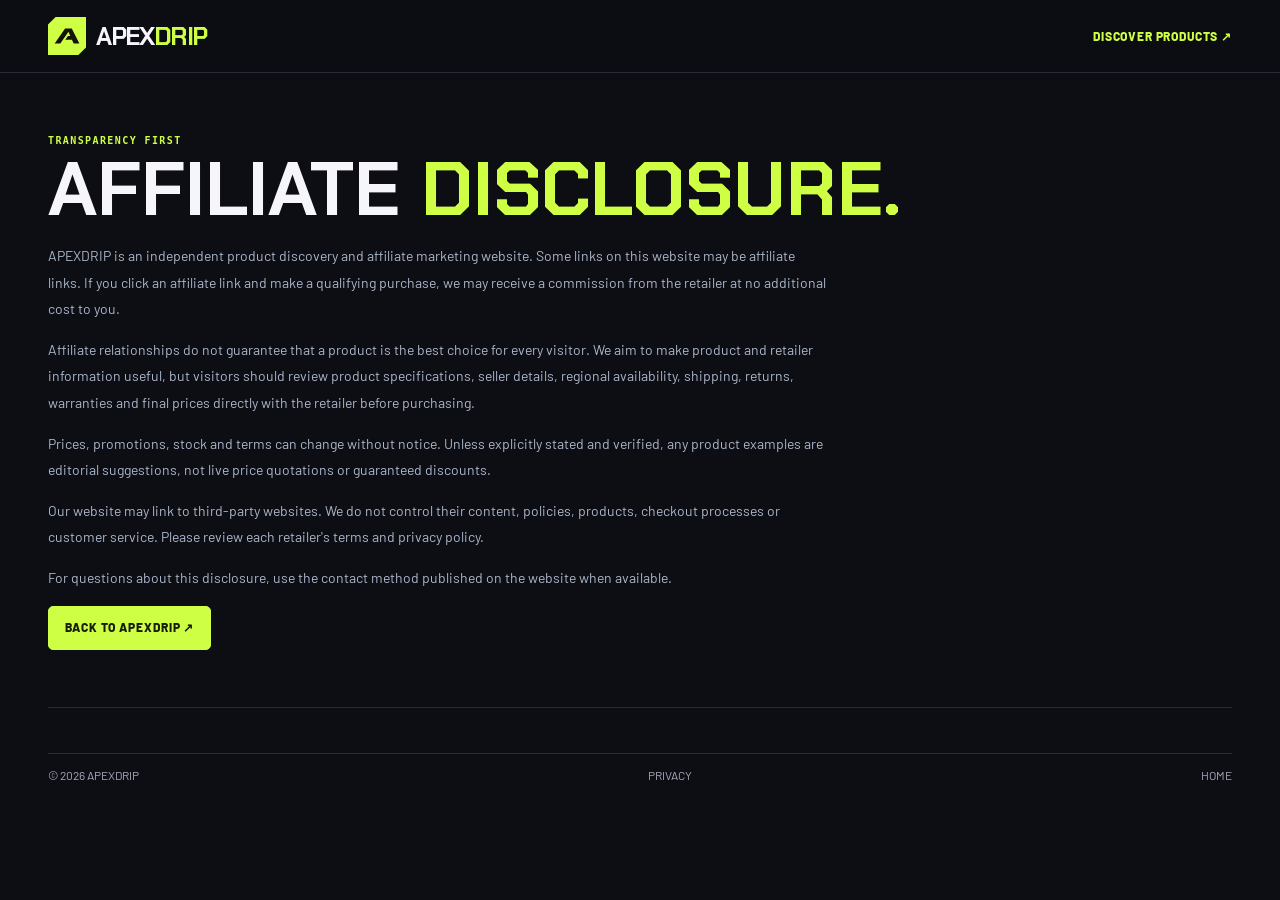
==== disclosure.html @ 3279a218 "Initial commit via Netlify [skip ci]" ====
<!DOCTYPE html>
<html lang="en"><head><meta charset="UTF-8"><meta name="viewport" content="width=device-width, initial-scale=1.0"><meta name="description" content="APEXDRIP affiliate disclosure."><meta name="theme-color" content="#080b12"><title>Affiliate Disclosure | APEXDRIP</title><link rel="stylesheet" href="styles.css"></head>
<body><header class="site-header"><div class="wrap header-inner"><a class="brand" href="index.html"><img src="assets/mark.svg" alt="" width="38" height="38"><span>APEX<span>DRIP</span></span></a><a class="text-link" href="index.html#discover">DISCOVER PRODUCTS ↗</a></div></header><main class="section"><div class="eyebrow">TRANSPARENCY FIRST</div><h1 style="font-size:clamp(42px,7vw,76px)">AFFILIATE <em>DISCLOSURE.</em></h1><div style="max-width:780px;color:#aab7ca;line-height:1.9;font-size:14px"><p>APEXDRIP is an independent product discovery and affiliate marketing website. Some links on this website may be affiliate links. If you click an affiliate link and make a qualifying purchase, we may receive a commission from the retailer at no additional cost to you.</p><p>Affiliate relationships do not guarantee that a product is the best choice for every visitor. We aim to make product and retailer information useful, but visitors should review product specifications, seller details, regional availability, shipping, returns, warranties and final prices directly with the retailer before purchasing.</p><p>Prices, promotions, stock and terms can change without notice. Unless explicitly stated and verified, any product examples are editorial suggestions, not live price quotations or guaranteed discounts.</p><p>Our website may link to third-party websites. We do not control their content, policies, products, checkout processes or customer service. Please review each retailer's terms and privacy policy.</p><p>For questions about this disclosure, use the contact method published on the website when available.</p><p><a class="btn btn-primary" href="index.html">BACK TO APEXDRIP ↗</a></p></div></main><footer class="footer wrap"><div class="footer-bottom"><span>© <span id="year"></span> APEXDRIP</span><a href="privacy.html">PRIVACY</a><a href="index.html">HOME</a></div></footer><script>document.getElementById('year').textContent=new Date().getFullYear();</script></body></html>
---- styles.css ----
@font-face{font-family:Barlow;src:url(assets/barlow-400.woff2) format('woff2');font-weight:400;font-display:swap}
@font-face{font-family:Barlow;src:url(assets/barlow-600.woff2) format('woff2');font-weight:600;font-display:swap}
@font-face{font-family:Barlow;src:url(assets/barlow-700.woff2) format('woff2');font-weight:700;font-display:swap}
@font-face{font-family:Barlow;src:url(assets/barlow-800.woff2) format('woff2');font-weight:800;font-display:swap}
@font-face{font-family:'Chakra Petch';src:url(assets/chakra-700.woff2) format('woff2');font-weight:700;font-display:swap}

:root{
  color-scheme:dark;
  --bg:#0d0d14;
  --panel:#15151f;
  --panel-raised:#1b1a27;
  --line:#2b2938;
  --text:#f6f5fa;
  --muted:#aaa8ba;
  --accent:#ceff44;
  --violet:#b9a4ff;
  --font:Barlow,sans-serif;
  --display:'Chakra Petch',sans-serif;
  --mono:ui-monospace,'Cascadia Mono',monospace;
}
*,*::before,*::after{box-sizing:border-box}
body{margin:0;background:var(--bg);color:var(--text);font:400 16px/1.5 var(--font)}
body:has(dialog[open]){overflow:hidden}
a{color:inherit;text-decoration:none}
button,input,select,textarea{font:inherit}
button{cursor:pointer}
img{display:block;max-width:100%}
[hidden],.hidden{display:none!important}
:focus-visible{outline:2px solid var(--accent);outline-offset:4px}
#main-content:focus,#collectionTitle:focus{outline:none}
h1,h2,h3,p{margin:0}
h1,h2,h3{font-family:var(--display);line-height:1.04}
em{font-style:normal;color:var(--accent)}
.wrap{width:min(100% - 96px,1280px);margin-inline:auto}
.icon-library{position:absolute;width:0;height:0;overflow:hidden}
.icon{display:inline-block;width:20px;height:20px;flex:none;fill:none;stroke:currentColor;stroke-width:1.7;stroke-linecap:round;stroke-linejoin:round;vertical-align:middle}
.skip-link{position:fixed;top:8px;left:8px;z-index:20;transform:translateY(-140%);padding:10px 16px;background:var(--accent);color:var(--bg);font-weight:700}
.skip-link:focus{transform:translateY(0)}

.announcement{background:#15151e;border-bottom:1px solid #252433;color:var(--muted);font:600 10px/1.3 var(--mono);letter-spacing:.11em}
.announcement-inner{min-height:35px;display:flex;align-items:center;justify-content:space-between;gap:12px}
.announcement-inner>span,.announcement a{display:flex;align-items:center;gap:9px}
.announcement-extra{color:#9290a4}
.announcement a{color:var(--accent);white-space:nowrap}
.announcement a:hover{text-decoration:underline;text-underline-offset:4px}
.announcement .icon{width:13px;height:13px}
.status-dot{display:inline-block;width:6px;height:6px;border-radius:50%;background:var(--accent);flex:none}
.site-header{position:sticky;top:0;z-index:5;background:#0d0d14f5;border-bottom:1px solid var(--line);backdrop-filter:blur(12px)}
.header-inner{min-height:72px;display:flex;align-items:center;justify-content:space-between;gap:28px}
.brand{display:inline-flex;align-items:center;gap:10px;font:700 25px/1 var(--display);letter-spacing:-.055em;white-space:nowrap}
.brand>span>span{color:var(--accent)}
.desktop-nav{display:flex;align-self:stretch;align-items:stretch;gap:clamp(14px,2.2vw,36px)}
.desktop-nav a{display:flex;align-items:center;position:relative;color:#cbc9d6;font-size:15px;font-weight:600;white-space:nowrap;transition:color .2s}
.desktop-nav a:hover,.desktop-nav a[aria-current]{color:var(--accent)}
.desktop-nav a[aria-current]::after{position:absolute;inset:auto 0 -1px;content:'';height:2px;background:var(--accent)}
.header-actions{display:flex;align-items:center;gap:8px}
.icon-btn{display:grid;place-items:center;width:42px;height:42px;border:1px solid var(--line);border-radius:7px;color:var(--text);background:#191923;transition:background .2s,border-color .2s,color .2s}
.icon-btn:hover{color:var(--accent);border-color:#6d8044;background:#22281a}
.menu-btn{display:none}

.hero{padding-top:25px}
.hero-frame{position:relative;isolation:isolate;min-height:452px;overflow:hidden;display:flex;align-items:center;border:1px solid #333043;border-radius:13px;background:#11101a}
.hero-photo{position:absolute;z-index:-3;right:0;inset-block:0;width:77%;height:100%;object-fit:cover;object-position:center 51%;filter:saturate(.92)}
.hero-frame::before{position:absolute;z-index:-2;inset:0;content:'';background:linear-gradient(90deg,#111019 0%,#111019 25%,#111019f3 34%,#11101945 60%,transparent 84%),linear-gradient(0deg,#100f1eab,transparent 31%,transparent 78%,#17102528)}
.hero-grid{position:absolute;z-index:-1;inset:0;opacity:.27;background-image:linear-gradient(#9283b837 1px,transparent 1px),linear-gradient(90deg,#9283b837 1px,transparent 1px);background-size:34px 34px;mask-image:linear-gradient(90deg,#101018,transparent 58%)}
.hero-content{padding:34px clamp(26px,4.2vw,66px) 39px;width:100%;animation:enter .55s ease-out both}
@keyframes enter{from{opacity:0;transform:translateY(9px)}to{opacity:1;transform:translateY(0)}}
.hero-label,.eyebrow{display:inline-flex;align-items:center;gap:8px;color:var(--accent);font:700 10px/1.3 var(--mono);letter-spacing:.14em;text-transform:uppercase}
.hero-label{padding:7px 10px;border:1px solid #52632c;border-radius:4px;background:#242c16}
.hero-label .icon,.eyebrow .icon{width:15px;height:15px}
.hero h1{font-size:clamp(60px,7.2vw,107px);line-height:.9;letter-spacing:-.062em;margin:23px 0 20px}
.hero h1 em{display:inline-block}
.hero-content p{max-width:395px;color:#c1bfce;font-size:17px;line-height:1.52}
.hero-actions{margin-top:26px;display:flex;gap:11px;flex-wrap:wrap}
.btn{display:inline-flex;align-items:center;justify-content:center;gap:9px;min-height:44px;padding:0 16px;border:1px solid transparent;border-radius:5px;font-size:12px;font-weight:800;letter-spacing:.075em;white-space:nowrap;transition:background .2s,border-color .2s,color .2s,transform .2s}
.btn:hover{transform:translateY(-2px)}
.btn .icon{width:16px;height:16px}
.btn-primary{background:var(--accent);color:#181e0d;border-color:var(--accent)}
.btn-primary:hover{background:#e0ff87;border-color:#e0ff87}
.btn-ghost{color:var(--text);background:#191823c7;border-color:#454054}
.btn-ghost:hover{background:#292737;border-color:var(--violet)}
.hero-coordinate{position:absolute;top:22px;right:25px;display:flex;align-items:center;gap:9px;color:#f3eafa;font:600 10px var(--mono);letter-spacing:.1em;text-shadow:0 1px 8px #171021}
.hero-coordinate span{width:19px;height:7px;background:repeating-linear-gradient(115deg,var(--accent) 0 2px,transparent 2px 4px)}
.hero-caption{position:absolute;right:20px;bottom:19px;display:flex;align-items:center;gap:12px;padding:11px 12px;border:1px solid #65566d;background:#14111fe8;backdrop-filter:blur(8px);border-radius:7px;transition:border-color .2s}
.hero-caption:hover{border-color:var(--accent)}
.caption-mark{display:block;width:3px;height:28px;background:var(--accent)}
.hero-caption small,.hero-caption strong{display:block}
.hero-caption small{color:var(--violet);font:600 9px var(--mono);letter-spacing:.11em;margin-bottom:3px}
.hero-caption strong{font-size:14px;font-weight:700}
.hero-caption .icon{width:17px;height:17px;margin-left:7px;color:var(--accent)}
.quick-links{display:grid;grid-template-columns:repeat(4,minmax(0,1fr));margin-top:13px;border:1px solid var(--line);background:var(--panel);border-radius:9px}
.quick-links a{display:flex;min-width:0;align-items:center;gap:12px;padding:13px clamp(10px,1.5vw,20px);transition:background .2s}
.quick-links a + a{border-left:1px solid var(--line)}
.quick-links a:hover{background:#23252a}
.quick-links a:first-child{border-radius:8px 0 0 8px}
.quick-links a:last-child{border-radius:0 8px 8px 0}
.quick-links a>.icon:first-child{color:var(--accent);width:25px;height:25px}
.quick-links strong,.quick-links small{display:block;line-height:1.25}
.quick-links strong{font-size:16px;font-weight:700}
.quick-links small{font-size:13px;color:var(--muted);margin-top:4px}
.quick-links .quick-arrow{width:14px;height:14px;color:#8b899c;margin-left:auto}
.quick-links a:hover .quick-arrow{color:var(--accent)}

.section{padding-top:53px;scroll-margin-top:75px}
.section:not(.wrap){width:min(100% - 96px,1280px);margin-inline:auto}
.section:not(.wrap) p{margin-block:1em}
.section-heading{display:flex;justify-content:space-between;align-items:end;gap:18px;margin-bottom:22px}
.section-heading h2{font-size:clamp(32px,3.6vw,52px);letter-spacing:-.055em;margin-top:8px}
.text-link{display:inline-flex;align-items:center;gap:8px;padding:7px 0;color:var(--accent);font-size:12px;font-weight:800;letter-spacing:.07em;white-space:nowrap}
.text-link .icon{width:16px;height:16px;transition:transform .2s}
.text-link:hover .icon{transform:translateX(4px)}
.chips{display:flex;flex-wrap:wrap;gap:8px;align-items:center}
#homeFilters{margin-bottom:17px}
.chip{padding:6px 13px;border:1px solid var(--line);border-radius:5px;background:#171722;color:#c5c3d0;min-height:34px;font-size:13px;font-weight:700;transition:background .2s,border-color .2s,color .2s}
.chip:hover{border-color:#839354;color:var(--accent)}
.chip[aria-pressed=true]{background:#242d17;border-color:#71873e;color:var(--accent)}
.product-grid{display:grid;grid-template-columns:repeat(4,minmax(0,1fr));gap:15px}
.product-card{min-width:0;display:flex;flex-direction:column;border:1px solid var(--line);border-radius:9px;overflow:hidden;background:var(--panel);transition:border-color .2s,transform .2s}
.product-card:hover{border-color:#6a647d;transform:translateY(-3px)}
.product-image{display:block;position:relative;appearance:none;width:100%;aspect-ratio:1.64;overflow:hidden;border:0;background:#22202f;padding:0;text-align:left}
.product-image:focus-visible{outline-offset:-3px}
.product-image img{width:100%;height:100%;object-fit:cover;transition:transform .35s}
.product-card:hover .product-image img{transform:scale(1.035)}
.product-image::after{position:absolute;inset:0;content:'';background:linear-gradient(180deg,#120f1b49,transparent 31%);pointer-events:none}
.product-badge{position:absolute;z-index:1;top:12px;left:12px;padding:5px 7px;border:1px solid #434354;border-radius:4px;background:#171723ed;color:#eeebf9;font:700 9px var(--mono);letter-spacing:.055em;text-transform:uppercase}
.badge-featured{color:var(--accent);border-color:#586435;background:#242b19f5}
.badge-deal{color:var(--violet);border-color:#66558e;background:#2a1e42f5}
.product-info{display:flex;flex:1;flex-direction:column;padding:15px}
.product-brand{color:var(--violet);font:700 10px/1.4 var(--mono);letter-spacing:.065em;text-transform:uppercase}
.product-name{font-size:19px;line-height:1.14;margin:7px 0 6px;overflow-wrap:anywhere}
.product-desc{font-size:14px;color:var(--muted);line-height:1.38;margin-bottom:15px}
.price-row{display:flex;align-items:center;gap:9px;flex-wrap:wrap;margin-top:auto;padding-bottom:12px;font-weight:700}
.price{color:var(--accent)}
.price-check{font-size:11px;letter-spacing:.09em;text-transform:uppercase}
.old-price{color:var(--muted);font-size:13px;text-decoration:line-through}
.product-bottom{display:flex;align-items:center;justify-content:space-between;gap:8px;border-top:1px solid var(--line);padding-top:9px}
.view-product,.buy-link{display:inline-flex;align-items:center;gap:4px;padding:5px 0;border:0;background:none;white-space:nowrap;font:800 11px var(--font);letter-spacing:.05em;color:#d7d5e0}
.buy-link{color:var(--accent);margin-left:auto}
.view-product:hover,.buy-link:hover{text-decoration:underline;text-underline-offset:3px}
.product-bottom .icon{width:13px;height:13px}
.empty-state{text-align:center;border:1px dashed #454157;background:var(--panel);color:var(--muted);padding:33px 22px;border-radius:9px}
.empty-state>.icon{color:var(--violet);width:26px;height:26px}
.empty-state h3{color:var(--text);font-size:24px;margin:9px 0}
.empty-state .btn{margin-top:15px}

.deal-feature{display:grid;grid-template-columns:.85fr 1fr;gap:40px;align-items:center;padding:32px clamp(20px,4vw,54px);background:radial-gradient(ellipse at top left,#322045,transparent 62%),#171521;border:1px solid #423653;border-radius:11px}
.deal-copy .eyebrow{color:var(--violet)}
.deal-copy h3{font-size:clamp(33px,4.6vw,62px);letter-spacing:-.05em;margin:10px 0}
.deal-copy p{color:var(--muted);margin:10px 0 19px;max-width:355px}
.deal-list{display:grid;gap:8px}
.deal-row{display:grid;grid-template-columns:51px 1fr auto;align-items:center;gap:12px;text-align:left;width:100%;padding:11px;border:1px solid #3a3348;border-radius:7px;background:#191725;color:var(--text);transition:border-color .2s}
.deal-row:hover{border-color:var(--violet)}
.deal-row img{width:51px;height:47px;object-fit:cover;border-radius:4px;background:#252132}
.deal-row strong,.deal-row small{display:block}
.deal-row small{color:var(--violet);font-size:12px}
.deal-row .icon{color:var(--accent)}
.department-grid{display:grid;grid-template-columns:repeat(3,minmax(0,1fr));gap:12px}
.department-card{position:relative;padding:20px;min-height:124px;display:flex;flex-direction:column;align-items:start;gap:6px;border:1px solid var(--line);border-radius:8px;background:linear-gradient(135deg,#1d1c2c,var(--panel) 68%);transition:border-color .2s}
.department-card:hover{border-color:#798948}
.department-card>.icon:first-child{color:var(--accent);width:24px;height:24px;margin-bottom:7px}
.department-card h3{font-size:23px}
.department-card p{font-size:14px;color:var(--muted)}
.department-arrow{position:absolute;top:20px;right:17px;color:var(--violet)}

.collection-hero{padding-top:25px}
.collection-banner{min-height:268px;display:flex;align-items:center;position:relative;isolation:isolate;overflow:hidden;border:1px solid #3b324b;border-radius:12px;background:radial-gradient(ellipse at 80% bottom,#33214a,transparent 75%),#171521}
.collection-banner::after{position:absolute;z-index:-1;inset:0;content:'';background:linear-gradient(90deg,#15131f 21%,#15131fdc 41%,#15131f2e 78%),repeating-linear-gradient(90deg,#8574a012 0 1px,transparent 1px 34px)}
.collection-image{position:absolute;z-index:-2;right:0;width:63%;height:100%;object-fit:cover}
.collection-copy{padding:26px clamp(21px,4vw,57px) 35px}
.breadcrumb{display:flex;align-items:center;gap:9px;font-size:13px;color:var(--muted);margin-bottom:18px}
.breadcrumb a:hover{color:var(--accent)}
.collection-copy h1{font-size:clamp(44px,6.5vw,86px);letter-spacing:-.06em;margin:8px 0 12px}
.collection-copy p{max-width:410px;color:#cfccdb;font-size:18px}
.collection-section{padding-top:36px}
.catalog-tools{display:flex;flex-wrap:wrap;justify-content:space-between;align-items:center;gap:12px;padding:11px;border:1px solid var(--line);border-radius:8px;background:var(--panel)}
.catalog-controls{display:flex;flex-wrap:wrap;gap:7px}
.search-box,.select-wrap{display:flex;align-items:center;gap:7px;min-height:38px;padding:0 9px;border:1px solid #3a384a;border-radius:5px;background:#100f18;color:var(--muted)}
.search-box:focus-within,.select-wrap:focus-within{outline:2px solid var(--accent);outline-offset:1px}
.search-box .icon{width:16px;height:16px}
.search-box input,.select-wrap select{min-width:0;border:0;outline:0;color:var(--text);background:transparent;font-size:14px}
.search-box input{width:170px;min-height:34px}
.search-box input::placeholder{color:var(--muted)}
.select-wrap{font-size:12px}
.select-wrap select{width:94px;min-height:34px}
.select-wrap select option{background:var(--panel);color:var(--text)}
.results-count{margin:13px 0;color:var(--muted);font-size:13px}
.brand-directory{display:grid;grid-template-columns:repeat(4,minmax(0,1fr));gap:11px}
.brand-tile{position:relative;display:flex;flex-direction:column;gap:6px;min-height:110px;padding:16px 36px 16px 16px;border-radius:7px;border:1px solid var(--line);background:var(--panel);transition:border-color .2s}
.brand-tile:hover{border-color:var(--violet)}
.brand-tile-name{font:700 17px var(--display)}
.brand-tile-tag,.brand-note{color:var(--muted);font-size:14px}
.brand-tile-region{color:var(--violet);font:600 9px var(--mono);letter-spacing:.06em;text-transform:uppercase;margin-top:auto}
.brand-tile .icon{position:absolute;top:15px;right:13px;color:var(--accent);width:16px;height:16px}
.brand-note{margin-top:13px}

.footer{margin-top:57px;border-top:1px solid var(--line);padding:25px 0 20px}
.footer-main,.footer-bottom{display:flex;justify-content:space-between;align-items:center;gap:16px;flex-wrap:wrap}
.footer-main p{margin-top:8px;color:var(--muted);font-size:14px}
.footer-links{display:flex;gap:8px 18px;flex-wrap:wrap;color:#d0cedd;font-size:14px}
.footer a:hover{color:var(--accent)}
.footer-bottom{color:var(--muted);border-top:1px solid var(--line);margin-top:20px;padding-top:12px;font-size:12px}

dialog{position:fixed;border:1px solid #4d425d;border-radius:11px;background:#191723;color:var(--text);max-width:calc(100% - 26px);max-height:calc(100dvh - 26px);padding:0;box-shadow:0 24px 90px #0b0818ad;overscroll-behavior:contain}
dialog::backdrop{background:#0c0b15bf;backdrop-filter:blur(5px)}
.dialog-close{position:absolute;top:12px;right:12px;z-index:1}
.search-overlay{width:570px;padding:30px}
.search-overlay h2{font-size:clamp(30px,4vw,44px);letter-spacing:-.05em;margin:10px 0 18px;padding-right:15px}
.dialog-search-form{display:flex;gap:8px}
.dialog-search-form .search-box{flex:1;min-width:0}
.dialog-search-form input{width:100%}
.product-modal{width:800px}
#modalContent{display:grid;grid-template-columns:1fr 1fr}
.modal-image{margin:0;min-height:300px;display:flex;flex-direction:column;background:#22202f}
.modal-image img{width:100%;height:100%;min-height:0;object-fit:cover}
.modal-image figcaption{padding:8px 12px;color:var(--muted);font-size:12px}
.modal-copy{padding:38px 23px 25px}
.modal-copy h2{font-size:32px;margin:10px 0}
.modal-copy p{color:var(--muted);margin-bottom:12px}
.modal-copy .disclosure{font-size:12px;margin:12px 0 15px}

.admin-panel{position:fixed;inset:0;z-index:9;background:var(--bg);overflow:auto}
.admin-shell{min-height:100vh;display:grid;grid-template-columns:220px minmax(0,1fr)}
.admin-sidebar{background:var(--panel);border-right:1px solid var(--line);padding:21px 13px;display:flex;flex-direction:column}
.admin-label{font:600 10px var(--mono);color:var(--muted);letter-spacing:.12em;margin:32px 0 8px}
.admin-tab,.back-site,.small-btn{padding:9px 12px;background:var(--panel-raised);color:var(--text);border:1px solid var(--line);border-radius:5px;font-size:13px;text-align:left;cursor:pointer}
.admin-tab{margin-bottom:5px}
.admin-tab.active,.admin-tab:hover,.small-btn:hover{color:var(--accent);border-color:#6d8044}
.admin-sidebar-bottom{margin-top:auto;padding-top:15px}
.admin-main{padding:30px 4%;width:100%;min-width:0}
.admin-top{display:flex;justify-content:space-between;align-items:center;gap:12px;flex-wrap:wrap;border-bottom:1px solid var(--line);padding-bottom:19px;margin-bottom:20px}
.admin-top h2{margin-top:7px;font-size:28px}
.stats-grid{display:grid;grid-template-columns:repeat(3,minmax(0,1fr));gap:10px;margin-bottom:15px}
.stat-card,.admin-card,.notice{padding:15px;border:1px solid var(--line);border-radius:7px;background:var(--panel);margin-bottom:12px}
.admin-card{overflow:auto}
.admin-card h3{margin-bottom:12px}
.stat-card small,.notice{color:var(--muted)}
.stat-card strong{display:block;color:var(--accent);font:700 28px var(--display)}
.admin-table{width:100%;min-width:565px;border-collapse:collapse;font-size:13px}
.admin-table th,.admin-table td{padding:10px;text-align:left;border-bottom:1px solid var(--line)}
.admin-thumb{width:42px;height:34px;object-fit:cover}
.table-actions,.form-actions{display:flex;gap:8px;flex-wrap:wrap}
.form-actions{align-items:center;margin-top:14px}
.small-btn.danger{color:#ffadbf}
.form-grid{display:grid;grid-template-columns:repeat(2,minmax(0,1fr));gap:12px}
.field{display:flex;flex-direction:column;gap:5px}
.field.full{grid-column:1/-1}
.field,.feature-field{font-size:13px;font-weight:700;color:var(--muted)}
.field input,.field textarea,.field select{width:100%;padding:8px;background:#11101a;border:1px solid var(--line);border-radius:4px;color:var(--text)}

@media(max-width:1040px){
  .wrap,.section:not(.wrap){width:calc(100% - 56px)}
  .header-inner{gap:17px}
  .brand{font-size:22px}
  .desktop-nav{gap:18px}
  .desktop-nav a{font-size:14px}
  .product-grid{grid-template-columns:repeat(3,minmax(0,1fr))}
}
@media(max-width:860px){
  .header-inner{min-height:62px}
  .menu-btn{display:grid}
  .header-inner .desktop-nav{display:none;position:absolute;left:0;right:0;top:100%;padding:10px 28px;background:#15151f;border-bottom:1px solid var(--line);box-shadow:0 20px 30px #0c0b1485}
  .header-inner .desktop-nav.open{display:grid;gap:0;max-height:calc(100dvh - 62px);overflow:auto}
  .header-inner .desktop-nav a{min-height:43px;padding-left:12px}
  .desktop-nav a[aria-current]::after{inset:12px auto 12px 0;width:2px;height:auto}
  .quick-links a{gap:8px}
  .quick-links .quick-arrow{display:none}
  .brand-directory{grid-template-columns:repeat(3,minmax(0,1fr))}
}
@media(max-width:680px){
  .wrap,.section:not(.wrap){width:calc(100% - 32px)}
  .announcement-inner{min-height:31px}
  .announcement-extra{display:none}
  .hero,.collection-hero{padding-top:15px}
  .hero-frame{min-height:550px;align-items:end}
  .hero-photo{width:100%;height:66%;object-position:53% 43%;inset-block:auto;top:0}
  .hero-frame::before{background:linear-gradient(0deg,#111019 0%,#111019 30%,#111019f2 41%,#11101935 72%,transparent 95%)}
  .hero-content{padding:65px 19px 22px}
  .hero h1{font-size:clamp(51px,12vw,77px);margin:17px 0 13px}
  .hero-content p{font-size:16px;max-width:320px}
  .hero-actions{margin-top:18px;gap:7px}
  .hero-actions .btn{padding:0 10px;font-size:11px}
  .hero-coordinate{right:12px;top:12px;font-size:9px}
  .hero-caption{top:97px;bottom:auto;right:10px;gap:7px;padding:6px 7px}
  .hero-caption strong{font-size:12px}
  .hero-caption small{font-size:8px}
  .hero-caption .icon{width:14px;height:14px;margin:0}
  .caption-mark{height:19px}
  .quick-links{grid-template-columns:repeat(2,minmax(0,1fr))}
  .quick-links a{padding:10px}
  .quick-links a:nth-child(3){border-left:0}
  .quick-links a:nth-child(n+3){border-top:1px solid var(--line)}
  .quick-links strong{font-size:14px}
  .quick-links small{font-size:12px}
  .quick-links a>.icon:first-child{width:21px;height:21px}
  .section{padding-top:36px}
  .section-heading{margin-bottom:16px;flex-wrap:wrap;gap:6px 14px}
  .text-link{font-size:11px}
  .product-grid,.brand-directory,.department-grid{grid-template-columns:repeat(2,minmax(0,1fr));gap:10px}
  .product-info{padding:10px}
  .product-name{font-size:16px}
  .product-desc{font-size:13px}
  .product-badge{top:7px;left:7px;font-size:8px}
  .product-bottom .icon{display:none}
  .deal-feature{grid-template-columns:1fr;gap:20px}
  .collection-banner{min-height:235px}
  .collection-image{width:86%}
  .collection-banner::after{background:linear-gradient(90deg,#15131f 8%,#15131fe6 34%,#15131f67 100%)}
  .collection-copy p{font-size:16px}
  .catalog-controls{width:100%}
  .catalog-controls .search-box{flex:1 0 100%}
  .catalog-controls .search-box input{width:100%}
  .catalog-controls .select-wrap{flex:1;min-width:0}
  .catalog-controls select{flex:1}
  .footer{margin-top:38px}
  .admin-shell{display:block}
  .admin-sidebar{flex-direction:row;align-items:center;flex-wrap:wrap;gap:6px}
  .admin-sidebar-bottom{padding:0}
  .admin-tab{margin-bottom:0}
  .admin-label{display:none}
  .form-grid{grid-template-columns:1fr}
}
@media(max-width:450px){
  .search-overlay{padding:25px 15px 16px}
  .dialog-search-form .btn{padding-inline:11px}
  #modalContent{grid-template-columns:1fr}
  .modal-image{min-height:0}
  .modal-image img{height:185px}
  .modal-copy{padding:21px 17px}
}
@media(max-width:355px){
  .product-grid{grid-template-columns:1fr}
  .hero h1{font-size:47px}
  .hero-caption{display:none}
  .quick-links small{display:none}
}
@media(prefers-reduced-motion:reduce){
  *,*::before,*::after{animation:none!important;transition:none!important;scroll-behavior:auto!important}
}
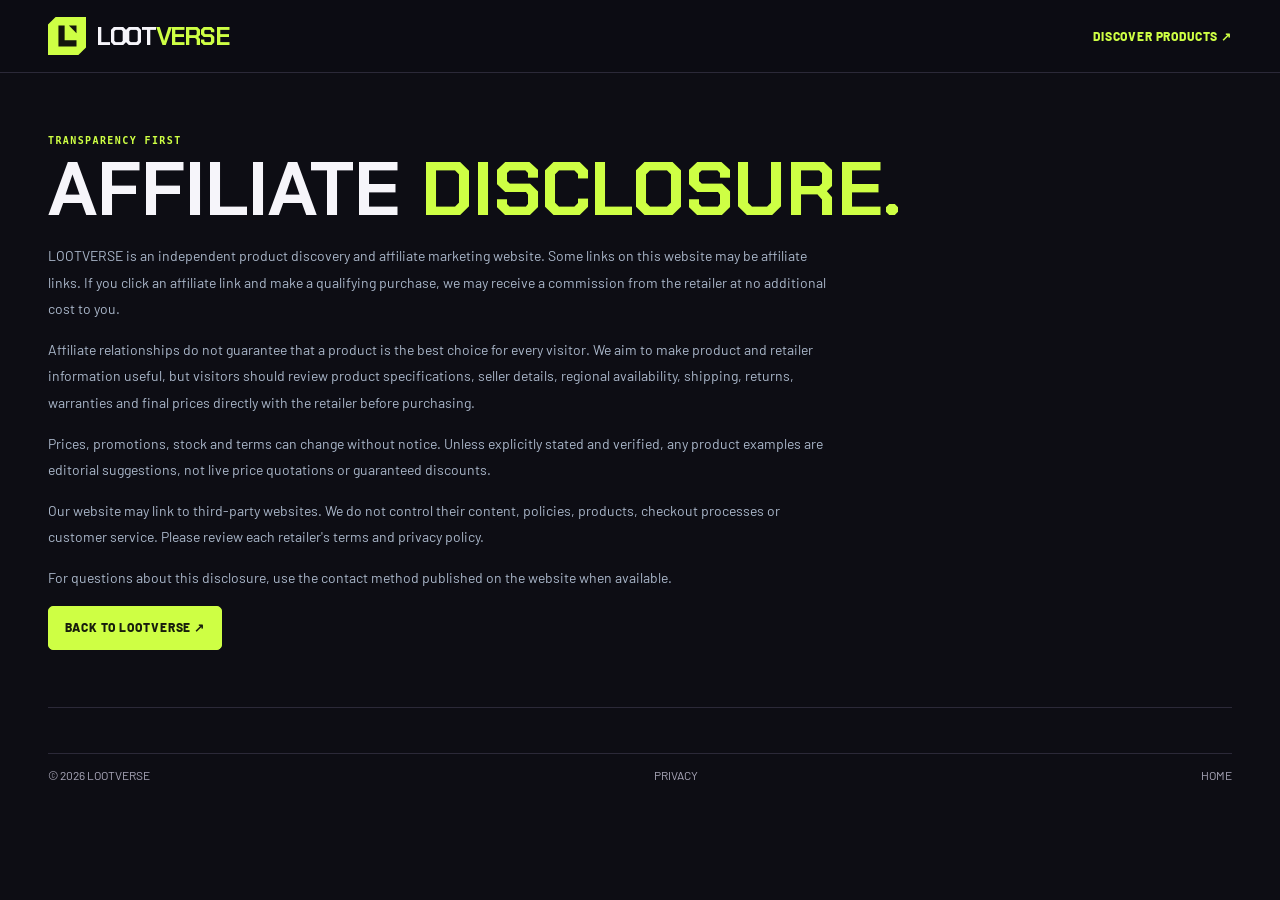
==== commit 1356d8cc: "Rebrand store as LOOTVERSE and expand catalog to 64 products with a new Software department (6b04572" ====
--- a/disclosure.html
+++ b/disclosure.html
@@ -1,3 +1,3 @@
 <!DOCTYPE html>
-<html lang="en"><head><meta charset="UTF-8"><meta name="viewport" content="width=device-width, initial-scale=1.0"><meta name="description" content="APEXDRIP affiliate disclosure."><meta name="theme-color" content="#080b12"><title>Affiliate Disclosure | APEXDRIP</title><link rel="stylesheet" href="styles.css"></head>
-<body><header class="site-header"><div class="wrap header-inner"><a class="brand" href="index.html"><img src="assets/mark.svg" alt="" width="38" height="38"><span>APEX<span>DRIP</span></span></a><a class="text-link" href="index.html#discover">DISCOVER PRODUCTS ↗</a></div></header><main class="section"><div class="eyebrow">TRANSPARENCY FIRST</div><h1 style="font-size:clamp(42px,7vw,76px)">AFFILIATE <em>DISCLOSURE.</em></h1><div style="max-width:780px;color:#aab7ca;line-height:1.9;font-size:14px"><p>APEXDRIP is an independent product discovery and affiliate marketing website. Some links on this website may be affiliate links. If you click an affiliate link and make a qualifying purchase, we may receive a commission from the retailer at no additional cost to you.</p><p>Affiliate relationships do not guarantee that a product is the best choice for every visitor. We aim to make product and retailer information useful, but visitors should review product specifications, seller details, regional availability, shipping, returns, warranties and final prices directly with the retailer before purchasing.</p><p>Prices, promotions, stock and terms can change without notice. Unless explicitly stated and verified, any product examples are editorial suggestions, not live price quotations or guaranteed discounts.</p><p>Our website may link to third-party websites. We do not control their content, policies, products, checkout processes or customer service. Please review each retailer's terms and privacy policy.</p><p>For questions about this disclosure, use the contact method published on the website when available.</p><p><a class="btn btn-primary" href="index.html">BACK TO APEXDRIP ↗</a></p></div></main><footer class="footer wrap"><div class="footer-bottom"><span>© <span id="year"></span> APEXDRIP</span><a href="privacy.html">PRIVACY</a><a href="index.html">HOME</a></div></footer><script>document.getElementById('year').textContent=new Date().getFullYear();</script></body></html>
+<html lang="en"><head><meta charset="UTF-8"><meta name="viewport" content="width=device-width, initial-scale=1.0"><meta name="description" content="LOOTVERSE affiliate disclosure."><meta name="theme-color" content="#080b12"><title>Affiliate Disclosure | LOOTVERSE</title><link rel="stylesheet" href="styles.css"></head>
+<body><header class="site-header"><div class="wrap header-inner"><a class="brand" href="index.html"><img src="assets/mark.svg" alt="" width="38" height="38"><span>LOOT<span>VERSE</span></span></a><a class="text-link" href="index.html#discover">DISCOVER PRODUCTS ↗</a></div></header><main class="section"><div class="eyebrow">TRANSPARENCY FIRST</div><h1 style="font-size:clamp(42px,7vw,76px)">AFFILIATE <em>DISCLOSURE.</em></h1><div style="max-width:780px;color:#aab7ca;line-height:1.9;font-size:14px"><p>LOOTVERSE is an independent product discovery and affiliate marketing website. Some links on this website may be affiliate links. If you click an affiliate link and make a qualifying purchase, we may receive a commission from the retailer at no additional cost to you.</p><p>Affiliate relationships do not guarantee that a product is the best choice for every visitor. We aim to make product and retailer information useful, but visitors should review product specifications, seller details, regional availability, shipping, returns, warranties and final prices directly with the retailer before purchasing.</p><p>Prices, promotions, stock and terms can change without notice. Unless explicitly stated and verified, any product examples are editorial suggestions, not live price quotations or guaranteed discounts.</p><p>Our website may link to third-party websites. We do not control their content, policies, products, checkout processes or customer service. Please review each retailer's terms and privacy policy.</p><p>For questions about this disclosure, use the contact method published on the website when available.</p><p><a class="btn btn-primary" href="index.html">BACK TO LOOTVERSE ↗</a></p></div></main><footer class="footer wrap"><div class="footer-bottom"><span>© <span id="year"></span> LOOTVERSE</span><a href="privacy.html">PRIVACY</a><a href="index.html">HOME</a></div></footer><script>document.getElementById('year').textContent=new Date().getFullYear();</script></body></html>
--- a/styles.css
+++ b/styles.css
@@ -255,13 +255,19 @@
   .desktop-nav a{font-size:14px}
   .product-grid{grid-template-columns:repeat(3,minmax(0,1fr))}
 }
-@media(max-width:860px){
+@media(max-width:1180px){
+  .desktop-nav{gap:16px}
+  .desktop-nav a{font-size:14px}
+}
+@media(max-width:980px){
   .header-inner{min-height:62px}
   .menu-btn{display:grid}
   .header-inner .desktop-nav{display:none;position:absolute;left:0;right:0;top:100%;padding:10px 28px;background:#15151f;border-bottom:1px solid var(--line);box-shadow:0 20px 30px #0c0b1485}
   .header-inner .desktop-nav.open{display:grid;gap:0;max-height:calc(100dvh - 62px);overflow:auto}
   .header-inner .desktop-nav a{min-height:43px;padding-left:12px}
   .desktop-nav a[aria-current]::after{inset:12px auto 12px 0;width:2px;height:auto}
+}
+@media(max-width:860px){
   .quick-links a{gap:8px}
   .quick-links .quick-arrow{display:none}
   .brand-directory{grid-template-columns:repeat(3,minmax(0,1fr))}
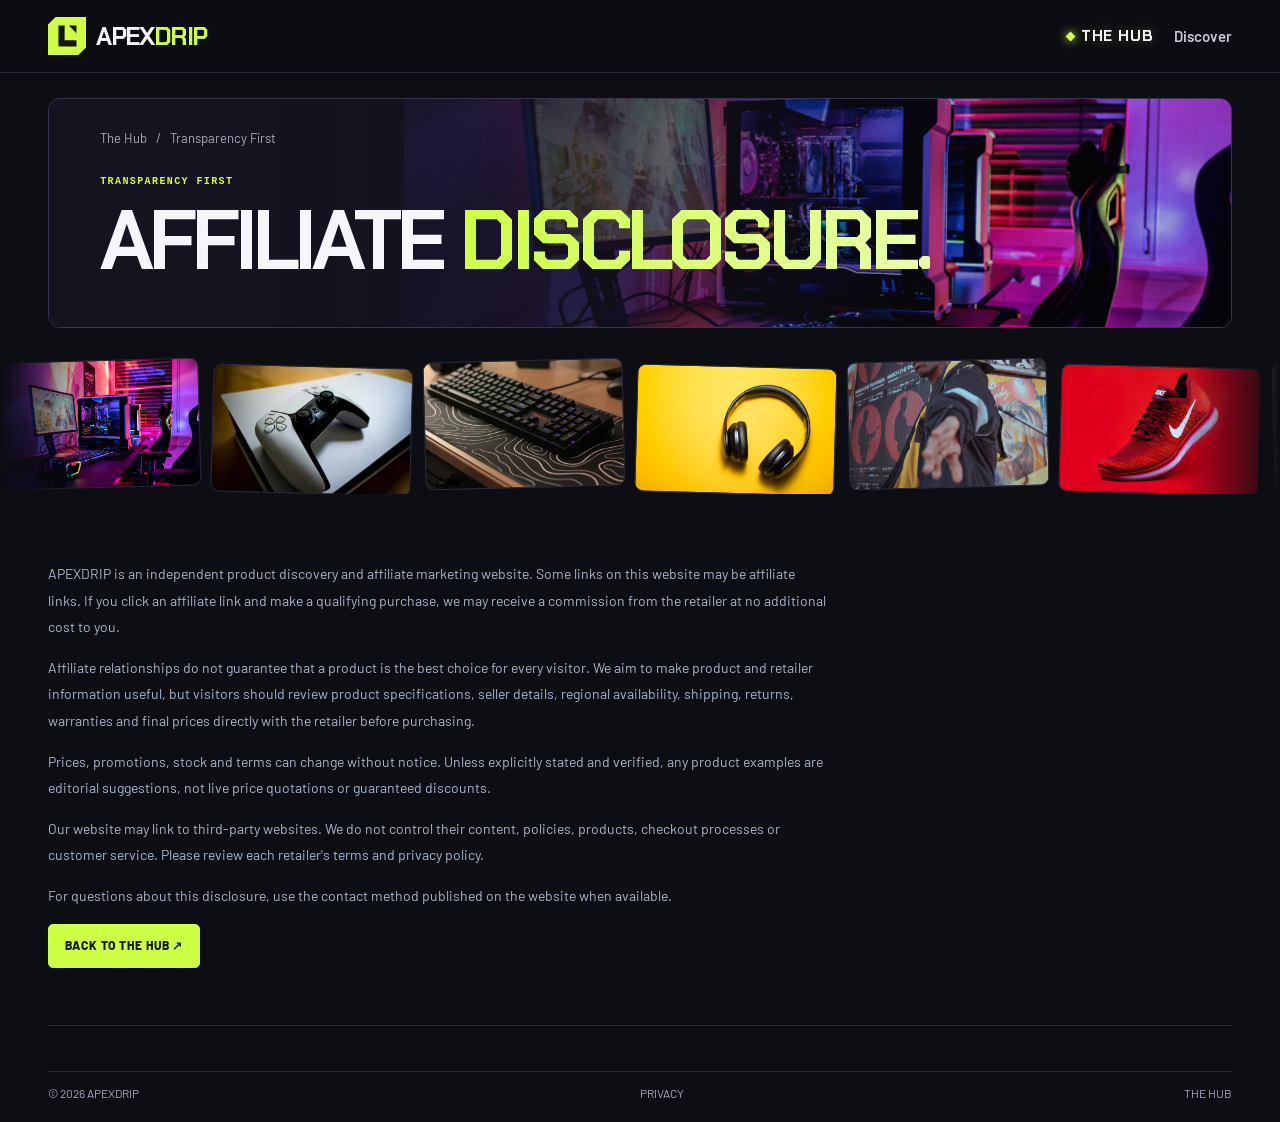
==== commit 5c3f68ed: "Rename Home to The Hub and add animated photo slideshows to APEX Drip Store (6b0555d81e8af1a414e12d5" ====
--- a/disclosure.html
+++ b/disclosure.html
@@ -1,3 +1,37 @@
 <!DOCTYPE html>
-<html lang="en"><head><meta charset="UTF-8"><meta name="viewport" content="width=device-width, initial-scale=1.0"><meta name="description" content="LOOTVERSE affiliate disclosure."><meta name="theme-color" content="#080b12"><title>Affiliate Disclosure | LOOTVERSE</title><link rel="stylesheet" href="styles.css"></head>
-<body><header class="site-header"><div class="wrap header-inner"><a class="brand" href="index.html"><img src="assets/mark.svg" alt="" width="38" height="38"><span>LOOT<span>VERSE</span></span></a><a class="text-link" href="index.html#discover">DISCOVER PRODUCTS ↗</a></div></header><main class="section"><div class="eyebrow">TRANSPARENCY FIRST</div><h1 style="font-size:clamp(42px,7vw,76px)">AFFILIATE <em>DISCLOSURE.</em></h1><div style="max-width:780px;color:#aab7ca;line-height:1.9;font-size:14px"><p>LOOTVERSE is an independent product discovery and affiliate marketing website. Some links on this website may be affiliate links. If you click an affiliate link and make a qualifying purchase, we may receive a commission from the retailer at no additional cost to you.</p><p>Affiliate relationships do not guarantee that a product is the best choice for every visitor. We aim to make product and retailer information useful, but visitors should review product specifications, seller details, regional availability, shipping, returns, warranties and final prices directly with the retailer before purchasing.</p><p>Prices, promotions, stock and terms can change without notice. Unless explicitly stated and verified, any product examples are editorial suggestions, not live price quotations or guaranteed discounts.</p><p>Our website may link to third-party websites. We do not control their content, policies, products, checkout processes or customer service. Please review each retailer's terms and privacy policy.</p><p>For questions about this disclosure, use the contact method published on the website when available.</p><p><a class="btn btn-primary" href="index.html">BACK TO LOOTVERSE ↗</a></p></div></main><footer class="footer wrap"><div class="footer-bottom"><span>© <span id="year"></span> LOOTVERSE</span><a href="privacy.html">PRIVACY</a><a href="index.html">HOME</a></div></footer><script>document.getElementById('year').textContent=new Date().getFullYear();</script></body></html>
+<html lang="en">
+<head>
+  <meta charset="UTF-8">
+  <meta name="viewport" content="width=device-width, initial-scale=1.0">
+  <meta name="description" content="APEXDRIP affiliate disclosure.">
+  <meta name="theme-color" content="#0d0d14">
+  <title>Affiliate Disclosure | APEXDRIP</title>
+  <link rel="icon" href="assets/mark.svg" type="image/svg+xml">
+  <link rel="stylesheet" href="styles.css">
+</head>
+<body>
+<header class="site-header"><div class="wrap header-inner"><a class="brand" href="index.html#hub" aria-label="APEXDRIP — The Hub"><img src="assets/mark.svg" alt="" width="38" height="38"><span>APEX<span>DRIP</span></span></a><nav class="desktop-nav info-nav" aria-label="Main navigation"><a class="hub-link" href="index.html#hub"><span class="hub-dot" aria-hidden="true"></span>THE HUB</a><a href="index.html#discover">Discover</a></nav></div></header>
+<main>
+  <section class="wrap page-banner" aria-labelledby="page-title">
+    <div class="collection-slides" aria-hidden="true">
+      <img class="is-active" src="assets/gaming-setup.webp" alt="" width="640" height="420">
+      <img src="assets/sneakers.webp" alt="" width="640" height="420" loading="lazy">
+      <img src="assets/laptop.webp" alt="" width="640" height="420" loading="lazy">
+      <img src="assets/speaker.webp" alt="" width="640" height="420" loading="lazy">
+    </div>
+    <div class="collection-copy">
+      <div class="breadcrumb"><a href="index.html#hub">The Hub</a><span>/</span><span>Transparency First</span></div>
+      <span class="eyebrow">TRANSPARENCY FIRST</span>
+      <h1 id="page-title">AFFILIATE <em>DISCLOSURE.</em></h1>
+    </div>
+  </section>
+  <div class="photo-strip" aria-hidden="true"><div class="strip-track"><span class="strip-tile"><img src="assets/gaming-setup.webp" alt="" width="320" height="210" loading="lazy"></span><span class="strip-tile"><img src="assets/console.webp" alt="" width="320" height="210" loading="lazy"></span><span class="strip-tile"><img src="assets/keyboard.webp" alt="" width="320" height="210" loading="lazy"></span><span class="strip-tile"><img src="assets/headphones.webp" alt="" width="320" height="210" loading="lazy"></span><span class="strip-tile"><img src="assets/streetwear.webp" alt="" width="320" height="210" loading="lazy"></span><span class="strip-tile"><img src="assets/sneakers.webp" alt="" width="320" height="210" loading="lazy"></span><span class="strip-tile"><img src="assets/power.webp" alt="" width="320" height="210" loading="lazy"></span><span class="strip-tile"><img src="assets/creator-gear.webp" alt="" width="320" height="210" loading="lazy"></span><span class="strip-tile"><img src="assets/phones.webp" alt="" width="320" height="210" loading="lazy"></span><span class="strip-tile"><img src="assets/gaming-chair.webp" alt="" width="320" height="210" loading="lazy"></span><span class="strip-tile"><img src="assets/gaming-setup.webp" alt="" width="320" height="210" loading="lazy"></span><span class="strip-tile"><img src="assets/console.webp" alt="" width="320" height="210" loading="lazy"></span><span class="strip-tile"><img src="assets/keyboard.webp" alt="" width="320" height="210" loading="lazy"></span><span class="strip-tile"><img src="assets/headphones.webp" alt="" width="320" height="210" loading="lazy"></span><span class="strip-tile"><img src="assets/streetwear.webp" alt="" width="320" height="210" loading="lazy"></span><span class="strip-tile"><img src="assets/sneakers.webp" alt="" width="320" height="210" loading="lazy"></span><span class="strip-tile"><img src="assets/power.webp" alt="" width="320" height="210" loading="lazy"></span><span class="strip-tile"><img src="assets/creator-gear.webp" alt="" width="320" height="210" loading="lazy"></span><span class="strip-tile"><img src="assets/phones.webp" alt="" width="320" height="210" loading="lazy"></span><span class="strip-tile"><img src="assets/gaming-chair.webp" alt="" width="320" height="210" loading="lazy"></span></div></div>
+  <div class="section"><div class="info-copy"><p>APEXDRIP is an independent product discovery and affiliate marketing website. Some links on this website may be affiliate links. If you click an affiliate link and make a qualifying purchase, we may receive a commission from the retailer at no additional cost to you.</p><p>Affiliate relationships do not guarantee that a product is the best choice for every visitor. We aim to make product and retailer information useful, but visitors should review product specifications, seller details, regional availability, shipping, returns, warranties and final prices directly with the retailer before purchasing.</p><p>Prices, promotions, stock and terms can change without notice. Unless explicitly stated and verified, any product examples are editorial suggestions, not live price quotations or guaranteed discounts.</p><p>Our website may link to third-party websites. We do not control their content, policies, products, checkout processes or customer service. Please review each retailer's terms and privacy policy.</p><p>For questions about this disclosure, use the contact method published on the website when available.</p><p><a class="btn btn-primary" href="index.html#hub">BACK TO THE HUB ↗</a></p></div></div>
+</main>
+<footer class="footer wrap"><div class="footer-bottom"><span>© <span id="year"></span> APEXDRIP</span><a href="privacy.html">PRIVACY</a><a href="index.html#hub">THE HUB</a></div></footer>
+<script>
+document.getElementById('year').textContent=new Date().getFullYear();
+(function(){var s=[].slice.call(document.querySelectorAll('.collection-slides img')),i=0;if(s.length<2||matchMedia('(prefers-reduced-motion: reduce)').matches)return;setInterval(function(){if(document.hidden)return;s[i].classList.remove('is-active');i=(i+1)%s.length;s[i].classList.add('is-active');},4800);})();
+</script>
+</body>
+</html>
--- a/styles.css
+++ b/styles.css
@@ -44,7 +44,8 @@
 .announcement a{color:var(--accent);white-space:nowrap}
 .announcement a:hover{text-decoration:underline;text-underline-offset:4px}
 .announcement .icon{width:13px;height:13px}
-.status-dot{display:inline-block;width:6px;height:6px;border-radius:50%;background:var(--accent);flex:none}
+.status-dot{display:inline-block;width:6px;height:6px;border-radius:50%;background:var(--accent);flex:none;box-shadow:0 0 0 0 #ceff4499;animation:pulse 1.8s ease-out infinite}
+@keyframes pulse{to{box-shadow:0 0 0 9px #ceff4400}}
 .site-header{position:sticky;top:0;z-index:5;background:#0d0d14f5;border-bottom:1px solid var(--line);backdrop-filter:blur(12px)}
 .header-inner{min-height:72px;display:flex;align-items:center;justify-content:space-between;gap:28px}
 .brand{display:inline-flex;align-items:center;gap:10px;font:700 25px/1 var(--display);letter-spacing:-.055em;white-space:nowrap}
@@ -52,7 +53,11 @@
 .desktop-nav{display:flex;align-self:stretch;align-items:stretch;gap:clamp(14px,2.2vw,36px)}
 .desktop-nav a{display:flex;align-items:center;position:relative;color:#cbc9d6;font-size:15px;font-weight:600;white-space:nowrap;transition:color .2s}
 .desktop-nav a:hover,.desktop-nav a[aria-current]{color:var(--accent)}
-.desktop-nav a[aria-current]::after{position:absolute;inset:auto 0 -1px;content:'';height:2px;background:var(--accent)}
+.desktop-nav a[aria-current]::after{position:absolute;inset:auto 0 -1px;content:'';height:2px;background:var(--accent);box-shadow:0 0 12px var(--accent)}
+.desktop-nav .hub-link{gap:7px;font-family:var(--display);letter-spacing:.06em;color:var(--text);text-shadow:0 0 14px #ceff4455}
+.desktop-nav .hub-link:hover,.desktop-nav .hub-link[aria-current]{color:var(--accent);text-shadow:0 0 16px #ceff4488}
+.hub-dot{width:7px;height:7px;flex:none;transform:rotate(45deg);background:var(--accent);box-shadow:0 0 10px var(--accent);animation:blink 2.4s ease-in-out infinite}
+@keyframes blink{50%{opacity:.35}}
 .header-actions{display:flex;align-items:center;gap:8px}
 .icon-btn{display:grid;place-items:center;width:42px;height:42px;border:1px solid var(--line);border-radius:7px;color:var(--text);background:#191923;transition:background .2s,border-color .2s,color .2s}
 .icon-btn:hover{color:var(--accent);border-color:#6d8044;background:#22281a}
@@ -60,7 +65,27 @@
 
 .hero{padding-top:25px}
 .hero-frame{position:relative;isolation:isolate;min-height:452px;overflow:hidden;display:flex;align-items:center;border:1px solid #333043;border-radius:13px;background:#11101a}
-.hero-photo{position:absolute;z-index:-3;right:0;inset-block:0;width:77%;height:100%;object-fit:cover;object-position:center 51%;filter:saturate(.92)}
+.hero-slides{position:absolute;z-index:-3;right:0;inset-block:0;width:77%;height:100%;overflow:hidden;background:#11101a}
+.hero-photo,.collection-slides img{position:absolute;inset:0;width:100%;height:100%;object-fit:cover;object-position:center 51%;opacity:0;transition:opacity 1.4s ease;filter:saturate(1.05) contrast(1.04)}
+.hero-photo.is-active,.collection-slides img.is-active{opacity:1;animation:kenburns 9s ease-out both}
+.hero-photo:nth-child(even).is-active,.collection-slides img:nth-child(even).is-active{animation-name:kenburns-alt}
+@keyframes kenburns{from{transform:scale(1.16) translate(2%,1.5%)}to{transform:scale(1.02) translate(0,0)}}
+@keyframes kenburns-alt{from{transform:scale(1.02) translate(-1%,0)}to{transform:scale(1.15) translate(1.5%,-2%)}}
+.hero-scan{position:absolute;z-index:-1;inset:0;pointer-events:none;background:repeating-linear-gradient(0deg,#ffffff06 0 1px,transparent 1px 3px);mix-blend-mode:overlay}
+.hero-scan::after{position:absolute;inset:0;content:'';background:linear-gradient(180deg,transparent,#ceff4414 50%,transparent);height:22%;animation:scan 6s linear infinite}
+@keyframes scan{from{transform:translateY(-120%)}to{transform:translateY(560%)}}
+.hero-frame{box-shadow:0 0 0 1px #ceff4408,0 30px 80px -30px #8b5cf655}
+.hero-frame::after{position:absolute;z-index:2;inset:0;content:'';border-radius:inherit;pointer-events:none;padding:1px;background:conic-gradient(from var(--spin,0deg),transparent 0 70%,#ceff44 80%,#b9a4ff 88%,transparent 95%);-webkit-mask:linear-gradient(#000 0 0) content-box,linear-gradient(#000 0 0);-webkit-mask-composite:xor;mask:linear-gradient(#000 0 0) content-box exclude,linear-gradient(#000 0 0);animation:spin 7s linear infinite}
+@property --spin{syntax:'<angle>';inherits:false;initial-value:0deg}
+@keyframes spin{to{--spin:360deg}}
+.glitch{position:relative;display:inline-block}
+.glitch::before,.glitch::after{position:absolute;inset:0;content:attr(data-text);pointer-events:none;opacity:.75}
+.glitch::before{color:#b9a4ff;animation:glitch-a 4.5s infinite steps(1)}
+.glitch::after{color:#ceff44;animation:glitch-b 4.5s infinite steps(1)}
+@keyframes glitch-a{0%,88%,100%{transform:none;clip-path:inset(0 0 100% 0)}90%{transform:translate(-4px,2px);clip-path:inset(10% 0 55% 0)}93%{transform:translate(3px,-1px);clip-path:inset(60% 0 8% 0)}}
+@keyframes glitch-b{0%,89%,100%{transform:none;clip-path:inset(100% 0 0 0)}91%{transform:translate(4px,-2px);clip-path:inset(40% 0 30% 0)}94%{transform:translate(-3px,1px);clip-path:inset(5% 0 75% 0)}}
+.hero h1 em,.collection-copy h1 em,.section-heading h2 em{background:linear-gradient(90deg,#ceff44,#e9ffa8,#b9a4ff,#ceff44);background-size:300% 100%;-webkit-background-clip:text;background-clip:text;color:transparent;animation:sheen 8s linear infinite}
+@keyframes sheen{to{background-position:300% 0}}
 .hero-frame::before{position:absolute;z-index:-2;inset:0;content:'';background:linear-gradient(90deg,#111019 0%,#111019 25%,#111019f3 34%,#11101945 60%,transparent 84%),linear-gradient(0deg,#100f1eab,transparent 31%,transparent 78%,#17102528)}
 .hero-grid{position:absolute;z-index:-1;inset:0;opacity:.27;background-image:linear-gradient(#9283b837 1px,transparent 1px),linear-gradient(90deg,#9283b837 1px,transparent 1px);background-size:34px 34px;mask-image:linear-gradient(90deg,#101018,transparent 58%)}
 .hero-content{padding:34px clamp(26px,4.2vw,66px) 39px;width:100%;animation:enter .55s ease-out both}
@@ -110,13 +135,29 @@
 .text-link .icon{width:16px;height:16px;transition:transform .2s}
 .text-link:hover .icon{transform:translateX(4px)}
 .chips{display:flex;flex-wrap:wrap;gap:8px;align-items:center}
-#homeFilters{margin-bottom:17px}
+#hubFilters{margin-bottom:17px}
 .chip{padding:6px 13px;border:1px solid var(--line);border-radius:5px;background:#171722;color:#c5c3d0;min-height:34px;font-size:13px;font-weight:700;transition:background .2s,border-color .2s,color .2s}
 .chip:hover{border-color:#839354;color:var(--accent)}
 .chip[aria-pressed=true]{background:#242d17;border-color:#71873e;color:var(--accent)}
 .product-grid{display:grid;grid-template-columns:repeat(4,minmax(0,1fr));gap:15px}
 .product-card{min-width:0;display:flex;flex-direction:column;border:1px solid var(--line);border-radius:9px;overflow:hidden;background:var(--panel);transition:border-color .2s,transform .2s}
-.product-card:hover{border-color:#6a647d;transform:translateY(-3px)}
+.product-card:hover{border-color:#8f7fc0;transform:translateY(-5px);box-shadow:0 18px 40px -18px #b9a4ff66,0 0 0 1px #ceff4422}
+.product-image::before{position:absolute;z-index:1;inset:0;content:'';background:linear-gradient(115deg,transparent 35%,#ffffff2b 50%,transparent 65%);transform:translateX(-120%);pointer-events:none}
+.product-card:hover .product-image::before{transform:translateX(120%);transition:transform .8s ease}
+.reveal{opacity:0;transform:translateY(22px);transition:opacity .6s ease var(--delay,0ms),transform .6s cubic-bezier(.2,.8,.2,1) var(--delay,0ms),border-color .2s,box-shadow .2s}
+.reveal.is-visible{opacity:1;transform:none}
+.product-card.reveal.is-visible:hover{transform:translateY(-5px)}
+
+.photo-strip{position:relative;margin-top:26px;overflow:hidden;padding:6px 0;-webkit-mask:linear-gradient(90deg,transparent,#000 8%,#000 92%,transparent);mask:linear-gradient(90deg,transparent,#000 8%,#000 92%,transparent)}
+.photo-strip:empty{display:none}
+.strip-track{display:flex;gap:12px;width:max-content;animation:marquee 48s linear infinite}
+.photo-strip:hover .strip-track{animation-play-state:paused}
+.strip-tile{flex:none;width:200px;height:128px;overflow:hidden;border-radius:9px;border:1px solid var(--line);background:#1b1a27;transform:rotate(-1.5deg)}
+.strip-tile:nth-child(even){transform:rotate(1.5deg) translateY(6px)}
+.strip-tile img{width:100%;height:100%;object-fit:cover;filter:saturate(1.1);animation:drift 7s ease-in-out infinite alternate}
+.strip-tile:nth-child(3n) img{animation-duration:9s;animation-direction:alternate-reverse}
+@keyframes marquee{to{transform:translateX(calc(-50% - 6px))}}
+@keyframes drift{from{transform:scale(1.04)}to{transform:scale(1.18) translateX(-4%)}}
 .product-image{display:block;position:relative;appearance:none;width:100%;aspect-ratio:1.64;overflow:hidden;border:0;background:#22202f;padding:0;text-align:left}
 .product-image:focus-visible{outline-offset:-3px}
 .product-image img{width:100%;height:100%;object-fit:cover;transition:transform .35s}
@@ -156,7 +197,7 @@
 .deal-row .icon{color:var(--accent)}
 .department-grid{display:grid;grid-template-columns:repeat(3,minmax(0,1fr));gap:12px}
 .department-card{position:relative;padding:20px;min-height:124px;display:flex;flex-direction:column;align-items:start;gap:6px;border:1px solid var(--line);border-radius:8px;background:linear-gradient(135deg,#1d1c2c,var(--panel) 68%);transition:border-color .2s}
-.department-card:hover{border-color:#798948}
+.department-card:hover{border-color:#798948;box-shadow:0 0 30px -10px #ceff4455}
 .department-card>.icon:first-child{color:var(--accent);width:24px;height:24px;margin-bottom:7px}
 .department-card h3{font-size:23px}
 .department-card p{font-size:14px;color:var(--muted)}
@@ -165,7 +206,8 @@
 .collection-hero{padding-top:25px}
 .collection-banner{min-height:268px;display:flex;align-items:center;position:relative;isolation:isolate;overflow:hidden;border:1px solid #3b324b;border-radius:12px;background:radial-gradient(ellipse at 80% bottom,#33214a,transparent 75%),#171521}
 .collection-banner::after{position:absolute;z-index:-1;inset:0;content:'';background:linear-gradient(90deg,#15131f 21%,#15131fdc 41%,#15131f2e 78%),repeating-linear-gradient(90deg,#8574a012 0 1px,transparent 1px 34px)}
-.collection-image{position:absolute;z-index:-2;right:0;width:63%;height:100%;object-fit:cover}
+.collection-slides{position:absolute;z-index:-2;right:0;inset-block:0;width:63%;height:100%;overflow:hidden}
+.collection-copy{animation:enter .55s ease-out both}
 .collection-copy{padding:26px clamp(21px,4vw,57px) 35px}
 .breadcrumb{display:flex;align-items:center;gap:9px;font-size:13px;color:var(--muted);margin-bottom:18px}
 .breadcrumb a:hover{color:var(--accent)}
@@ -255,19 +297,13 @@
   .desktop-nav a{font-size:14px}
   .product-grid{grid-template-columns:repeat(3,minmax(0,1fr))}
 }
-@media(max-width:1180px){
-  .desktop-nav{gap:16px}
-  .desktop-nav a{font-size:14px}
-}
-@media(max-width:980px){
+@media(max-width:860px){
   .header-inner{min-height:62px}
   .menu-btn{display:grid}
   .header-inner .desktop-nav{display:none;position:absolute;left:0;right:0;top:100%;padding:10px 28px;background:#15151f;border-bottom:1px solid var(--line);box-shadow:0 20px 30px #0c0b1485}
   .header-inner .desktop-nav.open{display:grid;gap:0;max-height:calc(100dvh - 62px);overflow:auto}
   .header-inner .desktop-nav a{min-height:43px;padding-left:12px}
   .desktop-nav a[aria-current]::after{inset:12px auto 12px 0;width:2px;height:auto}
-}
-@media(max-width:860px){
   .quick-links a{gap:8px}
   .quick-links .quick-arrow{display:none}
   .brand-directory{grid-template-columns:repeat(3,minmax(0,1fr))}
@@ -278,7 +314,9 @@
   .announcement-extra{display:none}
   .hero,.collection-hero{padding-top:15px}
   .hero-frame{min-height:550px;align-items:end}
-  .hero-photo{width:100%;height:66%;object-position:53% 43%;inset-block:auto;top:0}
+  .hero-slides{width:100%;height:66%;inset-block:auto;top:0}
+  .hero-photo{object-position:53% 43%}
+  .strip-tile{width:150px;height:98px}
   .hero-frame::before{background:linear-gradient(0deg,#111019 0%,#111019 30%,#111019f2 41%,#11101935 72%,transparent 95%)}
   .hero-content{padding:65px 19px 22px}
   .hero h1{font-size:clamp(51px,12vw,77px);margin:17px 0 13px}
@@ -309,7 +347,7 @@
   .product-bottom .icon{display:none}
   .deal-feature{grid-template-columns:1fr;gap:20px}
   .collection-banner{min-height:235px}
-  .collection-image{width:86%}
+  .collection-slides{width:86%}
   .collection-banner::after{background:linear-gradient(90deg,#15131f 8%,#15131fe6 34%,#15131f67 100%)}
   .collection-copy p{font-size:16px}
   .catalog-controls{width:100%}
@@ -339,6 +377,15 @@
   .hero-caption{display:none}
   .quick-links small{display:none}
 }
+/* Info pages */
+.page-banner{position:relative;isolation:isolate;overflow:hidden;min-height:230px;margin:25px auto 0;display:flex;align-items:end;border:1px solid #3b324b;border-radius:12px;background:#171521}
+.page-banner::after{position:absolute;z-index:-1;inset:0;content:'';background:linear-gradient(90deg,#15131f 18%,#15131fd0 45%,#15131f30 85%)}
+.page-banner .collection-slides{width:70%}
+.page-banner .collection-copy{padding-bottom:30px}
+.info-copy{max-width:780px;color:#aab7ca;line-height:1.9;font-size:14px}
 @media(prefers-reduced-motion:reduce){
   *,*::before,*::after{animation:none!important;transition:none!important;scroll-behavior:auto!important}
-}
+  .hero-photo:not(.is-active),.collection-slides img:not(.is-active){display:none}
+}
+.header-inner .desktop-nav.info-nav{display:flex;position:static;padding:0;background:none;border:0;box-shadow:none;gap:20px}
+.header-inner .desktop-nav.info-nav a{min-height:0;padding-left:0}
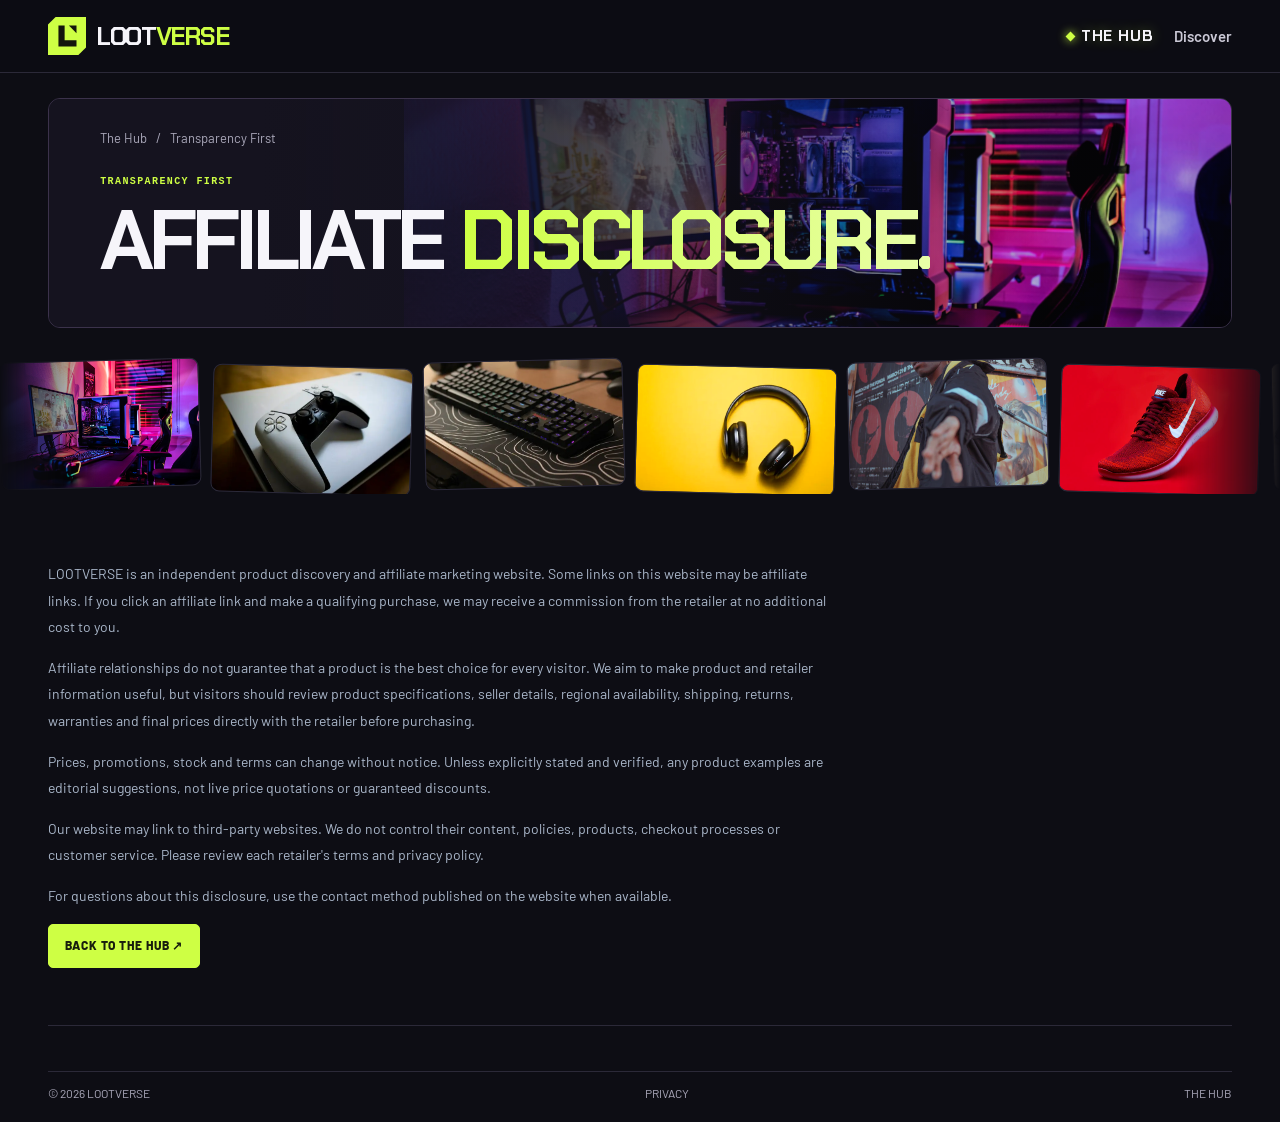
==== commit f5b85912: "Merge branch 'main' into agent-to-apex-drip-store-2d56" ====
--- a/disclosure.html
+++ b/disclosure.html
@@ -3,14 +3,14 @@
 <head>
   <meta charset="UTF-8">
   <meta name="viewport" content="width=device-width, initial-scale=1.0">
-  <meta name="description" content="APEXDRIP affiliate disclosure.">
+  <meta name="description" content="LOOTVERSE affiliate disclosure.">
   <meta name="theme-color" content="#0d0d14">
-  <title>Affiliate Disclosure | APEXDRIP</title>
+  <title>Affiliate Disclosure | LOOTVERSE</title>
   <link rel="icon" href="assets/mark.svg" type="image/svg+xml">
   <link rel="stylesheet" href="styles.css">
 </head>
 <body>
-<header class="site-header"><div class="wrap header-inner"><a class="brand" href="index.html#hub" aria-label="APEXDRIP — The Hub"><img src="assets/mark.svg" alt="" width="38" height="38"><span>APEX<span>DRIP</span></span></a><nav class="desktop-nav info-nav" aria-label="Main navigation"><a class="hub-link" href="index.html#hub"><span class="hub-dot" aria-hidden="true"></span>THE HUB</a><a href="index.html#discover">Discover</a></nav></div></header>
+<header class="site-header"><div class="wrap header-inner"><a class="brand" href="index.html#hub" aria-label="LOOTVERSE — The Hub"><img src="assets/mark.svg" alt="" width="38" height="38"><span>LOOT<span>VERSE</span></span></a><nav class="desktop-nav info-nav" aria-label="Main navigation"><a class="hub-link" href="index.html#hub"><span class="hub-dot" aria-hidden="true"></span>THE HUB</a><a href="index.html#discover">Discover</a></nav></div></header>
 <main>
   <section class="wrap page-banner" aria-labelledby="page-title">
     <div class="collection-slides" aria-hidden="true">
@@ -26,9 +26,9 @@
     </div>
   </section>
   <div class="photo-strip" aria-hidden="true"><div class="strip-track"><span class="strip-tile"><img src="assets/gaming-setup.webp" alt="" width="320" height="210" loading="lazy"></span><span class="strip-tile"><img src="assets/console.webp" alt="" width="320" height="210" loading="lazy"></span><span class="strip-tile"><img src="assets/keyboard.webp" alt="" width="320" height="210" loading="lazy"></span><span class="strip-tile"><img src="assets/headphones.webp" alt="" width="320" height="210" loading="lazy"></span><span class="strip-tile"><img src="assets/streetwear.webp" alt="" width="320" height="210" loading="lazy"></span><span class="strip-tile"><img src="assets/sneakers.webp" alt="" width="320" height="210" loading="lazy"></span><span class="strip-tile"><img src="assets/power.webp" alt="" width="320" height="210" loading="lazy"></span><span class="strip-tile"><img src="assets/creator-gear.webp" alt="" width="320" height="210" loading="lazy"></span><span class="strip-tile"><img src="assets/phones.webp" alt="" width="320" height="210" loading="lazy"></span><span class="strip-tile"><img src="assets/gaming-chair.webp" alt="" width="320" height="210" loading="lazy"></span><span class="strip-tile"><img src="assets/gaming-setup.webp" alt="" width="320" height="210" loading="lazy"></span><span class="strip-tile"><img src="assets/console.webp" alt="" width="320" height="210" loading="lazy"></span><span class="strip-tile"><img src="assets/keyboard.webp" alt="" width="320" height="210" loading="lazy"></span><span class="strip-tile"><img src="assets/headphones.webp" alt="" width="320" height="210" loading="lazy"></span><span class="strip-tile"><img src="assets/streetwear.webp" alt="" width="320" height="210" loading="lazy"></span><span class="strip-tile"><img src="assets/sneakers.webp" alt="" width="320" height="210" loading="lazy"></span><span class="strip-tile"><img src="assets/power.webp" alt="" width="320" height="210" loading="lazy"></span><span class="strip-tile"><img src="assets/creator-gear.webp" alt="" width="320" height="210" loading="lazy"></span><span class="strip-tile"><img src="assets/phones.webp" alt="" width="320" height="210" loading="lazy"></span><span class="strip-tile"><img src="assets/gaming-chair.webp" alt="" width="320" height="210" loading="lazy"></span></div></div>
-  <div class="section"><div class="info-copy"><p>APEXDRIP is an independent product discovery and affiliate marketing website. Some links on this website may be affiliate links. If you click an affiliate link and make a qualifying purchase, we may receive a commission from the retailer at no additional cost to you.</p><p>Affiliate relationships do not guarantee that a product is the best choice for every visitor. We aim to make product and retailer information useful, but visitors should review product specifications, seller details, regional availability, shipping, returns, warranties and final prices directly with the retailer before purchasing.</p><p>Prices, promotions, stock and terms can change without notice. Unless explicitly stated and verified, any product examples are editorial suggestions, not live price quotations or guaranteed discounts.</p><p>Our website may link to third-party websites. We do not control their content, policies, products, checkout processes or customer service. Please review each retailer's terms and privacy policy.</p><p>For questions about this disclosure, use the contact method published on the website when available.</p><p><a class="btn btn-primary" href="index.html#hub">BACK TO THE HUB ↗</a></p></div></div>
+  <div class="section"><div class="info-copy"><p>LOOTVERSE is an independent product discovery and affiliate marketing website. Some links on this website may be affiliate links. If you click an affiliate link and make a qualifying purchase, we may receive a commission from the retailer at no additional cost to you.</p><p>Affiliate relationships do not guarantee that a product is the best choice for every visitor. We aim to make product and retailer information useful, but visitors should review product specifications, seller details, regional availability, shipping, returns, warranties and final prices directly with the retailer before purchasing.</p><p>Prices, promotions, stock and terms can change without notice. Unless explicitly stated and verified, any product examples are editorial suggestions, not live price quotations or guaranteed discounts.</p><p>Our website may link to third-party websites. We do not control their content, policies, products, checkout processes or customer service. Please review each retailer's terms and privacy policy.</p><p>For questions about this disclosure, use the contact method published on the website when available.</p><p><a class="btn btn-primary" href="index.html#hub">BACK TO THE HUB ↗</a></p></div></div>
 </main>
-<footer class="footer wrap"><div class="footer-bottom"><span>© <span id="year"></span> APEXDRIP</span><a href="privacy.html">PRIVACY</a><a href="index.html#hub">THE HUB</a></div></footer>
+<footer class="footer wrap"><div class="footer-bottom"><span>© <span id="year"></span> LOOTVERSE</span><a href="privacy.html">PRIVACY</a><a href="index.html#hub">THE HUB</a></div></footer>
 <script>
 document.getElementById('year').textContent=new Date().getFullYear();
 (function(){var s=[].slice.call(document.querySelectorAll('.collection-slides img')),i=0;if(s.length<2||matchMedia('(prefers-reduced-motion: reduce)').matches)return;setInterval(function(){if(document.hidden)return;s[i].classList.remove('is-active');i=(i+1)%s.length;s[i].classList.add('is-active');},4800);})();
--- a/styles.css
+++ b/styles.css
@@ -297,13 +297,19 @@
   .desktop-nav a{font-size:14px}
   .product-grid{grid-template-columns:repeat(3,minmax(0,1fr))}
 }
-@media(max-width:860px){
+@media(max-width:1180px){
+  .desktop-nav{gap:16px}
+  .desktop-nav a{font-size:14px}
+}
+@media(max-width:980px){
   .header-inner{min-height:62px}
   .menu-btn{display:grid}
   .header-inner .desktop-nav{display:none;position:absolute;left:0;right:0;top:100%;padding:10px 28px;background:#15151f;border-bottom:1px solid var(--line);box-shadow:0 20px 30px #0c0b1485}
   .header-inner .desktop-nav.open{display:grid;gap:0;max-height:calc(100dvh - 62px);overflow:auto}
   .header-inner .desktop-nav a{min-height:43px;padding-left:12px}
   .desktop-nav a[aria-current]::after{inset:12px auto 12px 0;width:2px;height:auto}
+}
+@media(max-width:860px){
   .quick-links a{gap:8px}
   .quick-links .quick-arrow{display:none}
   .brand-directory{grid-template-columns:repeat(3,minmax(0,1fr))}
